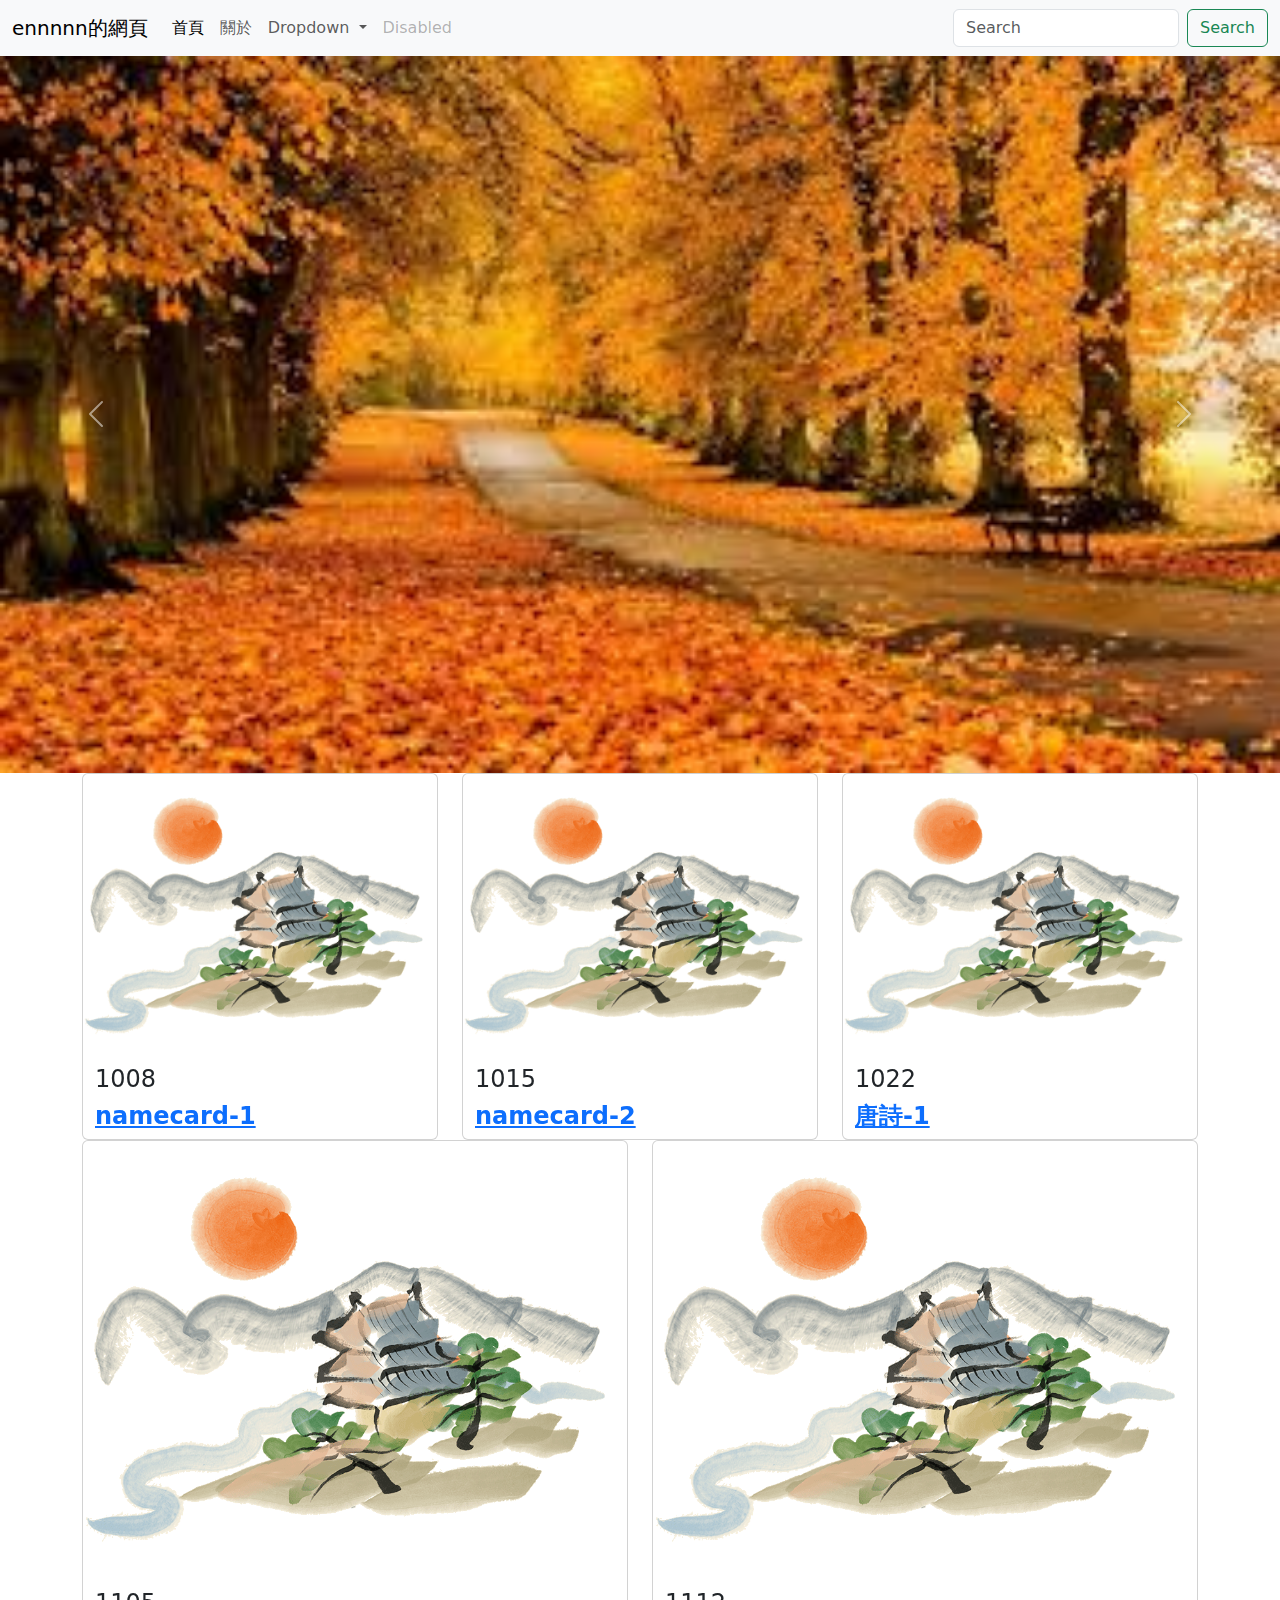
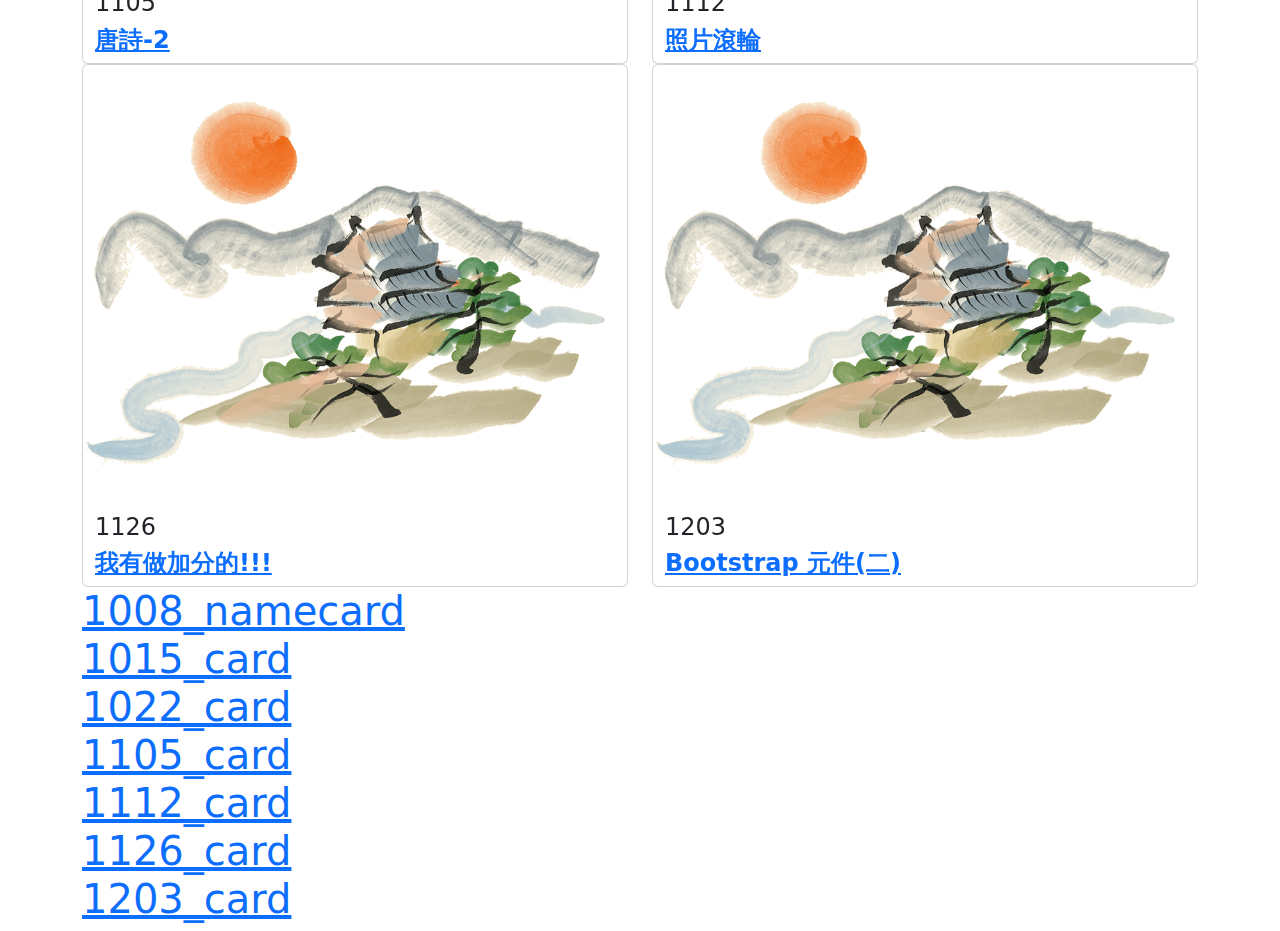
==== index.html @ 0f4c41da "Update index.html" ====
<!DOCTYPE html>

<html>

	<head>
		<meta charset="utf-8">
		<title>ennnnn'S NAMECARD</title>
		<link href="https://cdn.jsdelivr.net/npm/bootstrap@5.3.3/dist/css/bootstrap.min.css" rel="stylesheet" integrity="sha384-QWTKZyjpPEjISv5WaRU9OFeRpok6YctnYmDr5pNlyT2bRjXh0JMhjY6hW+ALEwIH" crossorigin="anonymous">
		<script src="https://cdn.jsdelivr.net/npm/bootstrap@5.3.3/dist/js/bootstrap.bundle.min.js" integrity="sha384-YvpcrYf0tY3lHB60NNkmXc5s9fDVZLESaAA55NDzOxhy9GkcIdslK1eN7N6jIeHz" crossorigin="anonymous"></script>
	</head>
	
	<body>
		<nav class="navbar navbar-expand-lg bg-body-tertiary">
			<div class="container-fluid">
			  <a class="navbar-brand" href="#">ennnnn的網頁</a>
			  <button class="navbar-toggler" type="button" data-bs-toggle="collapse" data-bs-target="#navbarSupportedContent" aria-controls="navbarSupportedContent" aria-expanded="false" aria-label="Toggle navigation">
				<span class="navbar-toggler-icon"></span>
			  </button>
			  <div class="collapse navbar-collapse" id="navbarSupportedContent">
				<ul class="navbar-nav me-auto mb-2 mb-lg-0">
				  <li class="nav-item">
					<a class="nav-link active" aria-current="page" href="#">首頁</a>
				  </li>
				  <li class="nav-item">
					<a class="nav-link" href="#">關於</a>
				  </li>
				  <li class="nav-item dropdown">
					<a class="nav-link dropdown-toggle" href="#" role="button" data-bs-toggle="dropdown" aria-expanded="false">
					  Dropdown
					</a>
					<ul class="dropdown-menu">
					  <li><a class="dropdown-item" href="#">Action</a></li>
					  <li><a class="dropdown-item" href="#">Another action</a></li>
					  <li><hr class="dropdown-divider"></li>
					  <li><a class="dropdown-item" href="#">Something else here</a></li>
					</ul>
				  </li>
				  <li class="nav-item">
					<a class="nav-link disabled" aria-disabled="true">Disabled</a>
				  </li>
				</ul>
				<form class="d-flex" role="search">
				  <input class="form-control me-2" type="search" placeholder="Search" aria-label="Search">
				  <button class="btn btn-outline-success" type="submit">Search</button>
				</form>
			  </div>
			</div>
		  </nav>
		
		  <div id="carouselExample" class="carousel slide">
			<div class="carousel-inner">
			  <div class="carousel-item active">
				<img src="/1112/fall.jpg" class="d-block w-100" alt="...">
			  </div>
			  <div class="carousel-item">
				<img src="/1112/summer.jpg" class="d-block w-100" alt="...">
			  </div>
			  <div class="carousel-item">
				<img src="/1112/spring.jpeg" class="d-block w-100" alt="...">
			  </div>
			  <div class="carousel-item">
				<img src="/1112/winter.jpg" class="d-block w-100" alt="...">
			  </div>
			</div>
			<button class="carousel-control-prev" type="button" data-bs-target="#carouselExample" data-bs-slide="prev">
			  <span class="carousel-control-prev-icon" aria-hidden="true"></span>
			  <span class="visually-hidden">Previous</span>
			</button>
			<button class="carousel-control-next" type="button" data-bs-target="#carouselExample" data-bs-slide="next">
			  <span class="carousel-control-next-icon" aria-hidden="true"></span>
			  <span class="visually-hidden">Next</span>
			</button>
		  </div>
		
		  <div class="container">
			<div class="row">
				<div class="col-4"> 
					<div class='card'>
						<img src='/1105/1022/abc.png' alt='Avatar' style='width: 100%'>
							<div class='container'>
							<h4>1008</h4>
							<h4><b><a href=".\1008\index.html">namecard-1</a></b></h4>
							</div>
					</div>
				</div>
				
				<div class="col-4"> 
					<div class='card'>
						<img src='/1105/1022/abc.png' alt='Avatar' style='width: 100%'>
							<div class='container'>
							<h4>1015</h4>
							<h4><b><a href=".\1015\index.html">namecard-2</a></b></h4>
						    </div>
					</div>
				</div>
				<div class="col-4">
					<div class='card'>
						<img src='/1105/1022/abc.png' alt='Avatar' style='width: 100%'>
							<div class='container'>
							<h4>1022</h4>
							<h4><b><a href=".\1022\index.html">唐詩-1</a></b></h4>
						   </div>
					</div>
				</div>
			</div>
			<div class="row">
				<div class="col-6"> 
					<div class='card'>
						<img src='/1105/1022/abc.png' alt='Avatar' style='width: 100%'>
							<div class='container'>
							<h4>1105</h4>
							<h4><b><a href=".\1105\1022\index.html">唐詩-2</a></b></h4>
						    </div>
					</div>
				</div>
				<div class="col-6"> 
					<div class='card'>
						<img src='/1105/1022/abc.png' alt='Avatar' style='width: 100%'>
							<div class='container'>
							<h4>1112</h4>
							<h4><b><a href=".\1112\index.html">照片滾輪</a></b></h4>
						    </div>
					</div>
				</div>
				<div class="col-6"> 
					<div class='card'>
						<img src='/1105/1022/abc.png' alt='Avatar' style='width: 100%'>
							<div class='container'>
							<h4>1126</h4>
							<h4><b><a href=".\1126\index.html">我有做加分的!!!</a></b></h4>
						    </div>
					</div>
				</div>
				<div class="col-6"> 
					<div class='card'>
						<img src='/1105/1022/abc.png' alt='Avatar' style='width: 100%'>
							<div class='container'>
							<h4>1203</h4>
							<h4><b><a href=".\1203\index.html">Bootstrap 元件(二)</a></b></h4>
						    </div>
					</div>
				</div>
			<div>
		<div>
		<h1>
		<a href='./1008/1008_namecard.html'>
		1008_namecard
		</a><br />
		<a href='./1015/index.html'>
		1015_card
		</a><br />
		<a href='./1022/index.html'>
		1022_card
		</a><br />
		<a href='./1105/1022/index.html'>
		1105_card
		</a><br />
		<a href='./1112/index.html'>
		1112_card
		</a><br />
		<a href='./1126/index.html'>
		1126_card
		</a><br />
		<a href='./1203/index.html'>
		1203_card
		</a><br />
		</h1>
	</body>


</html>
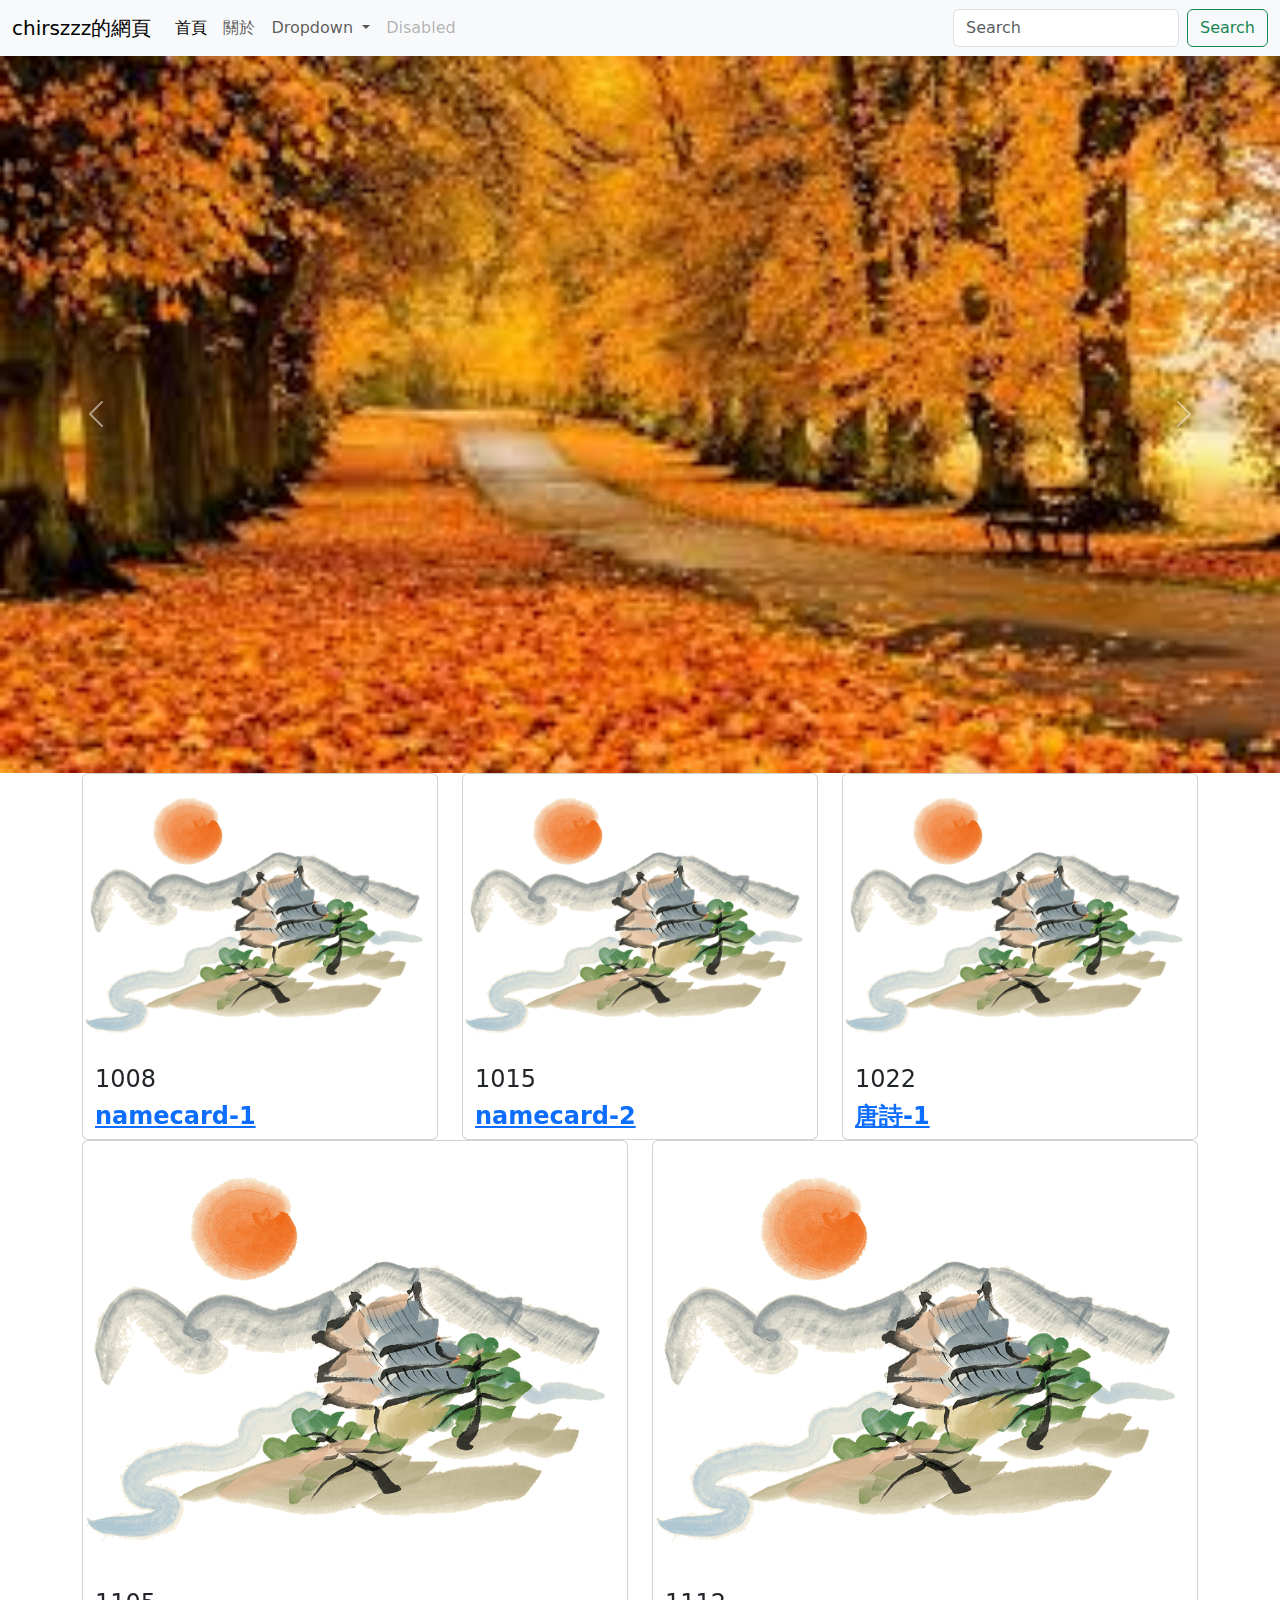
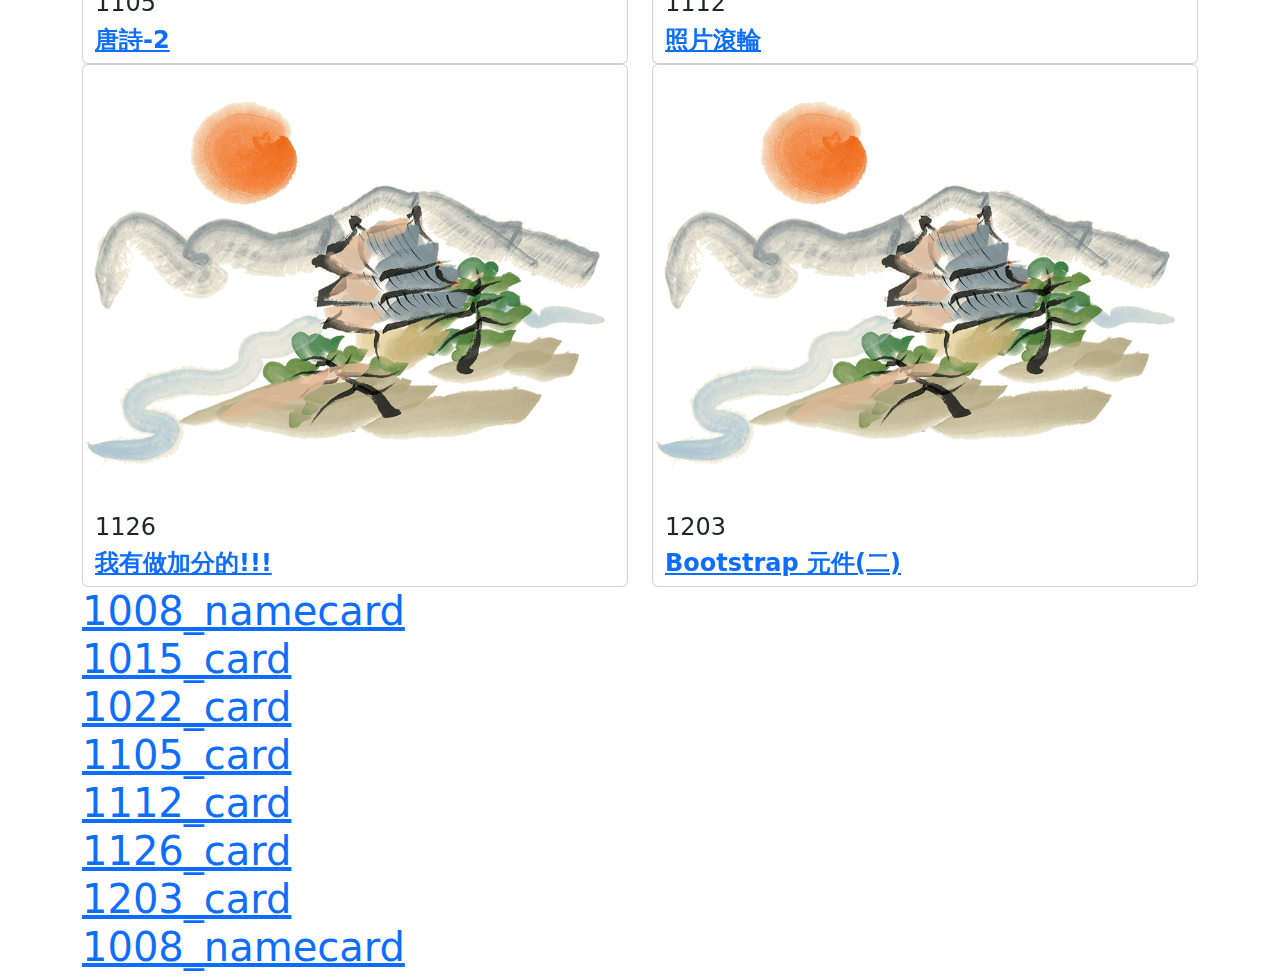
==== commit 55a38931: "Update index.html" ====
--- a/index.html
+++ b/index.html
@@ -12,7 +12,7 @@
 	<body>
 		<nav class="navbar navbar-expand-lg bg-body-tertiary">
 			<div class="container-fluid">
-			  <a class="navbar-brand" href="#">ennnnn的網頁</a>
+			  <a class="navbar-brand" href="#">chirszzz的網頁</a>
 			  <button class="navbar-toggler" type="button" data-bs-toggle="collapse" data-bs-target="#navbarSupportedContent" aria-controls="navbarSupportedContent" aria-expanded="false" aria-label="Toggle navigation">
 				<span class="navbar-toggler-icon"></span>
 			  </button>
@@ -164,6 +164,9 @@
 		<a href='./1203/index.html'>
 		1203_card
 		</a><br />
+		<a href='./1008/1008_namecard.html'>
+		1008_namecard
+		</a><br />
 		</h1>
 	</body>
 
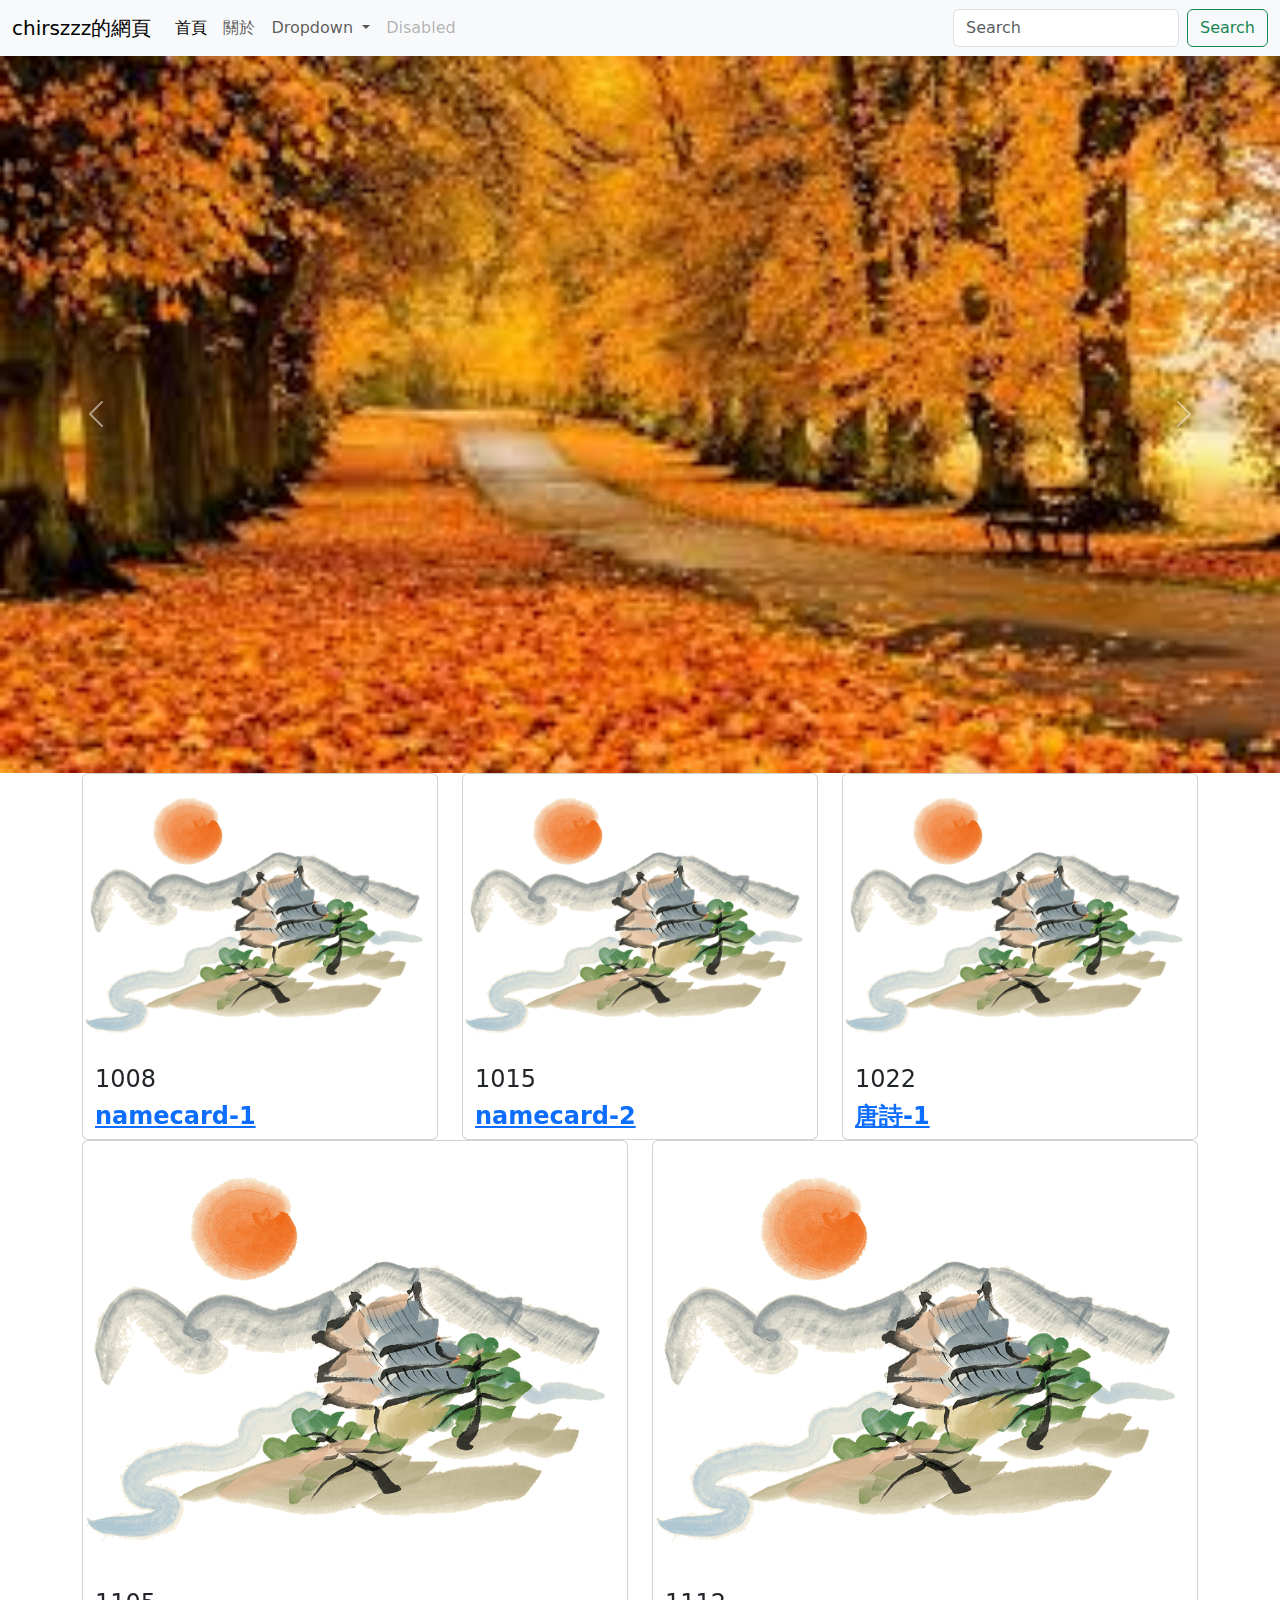
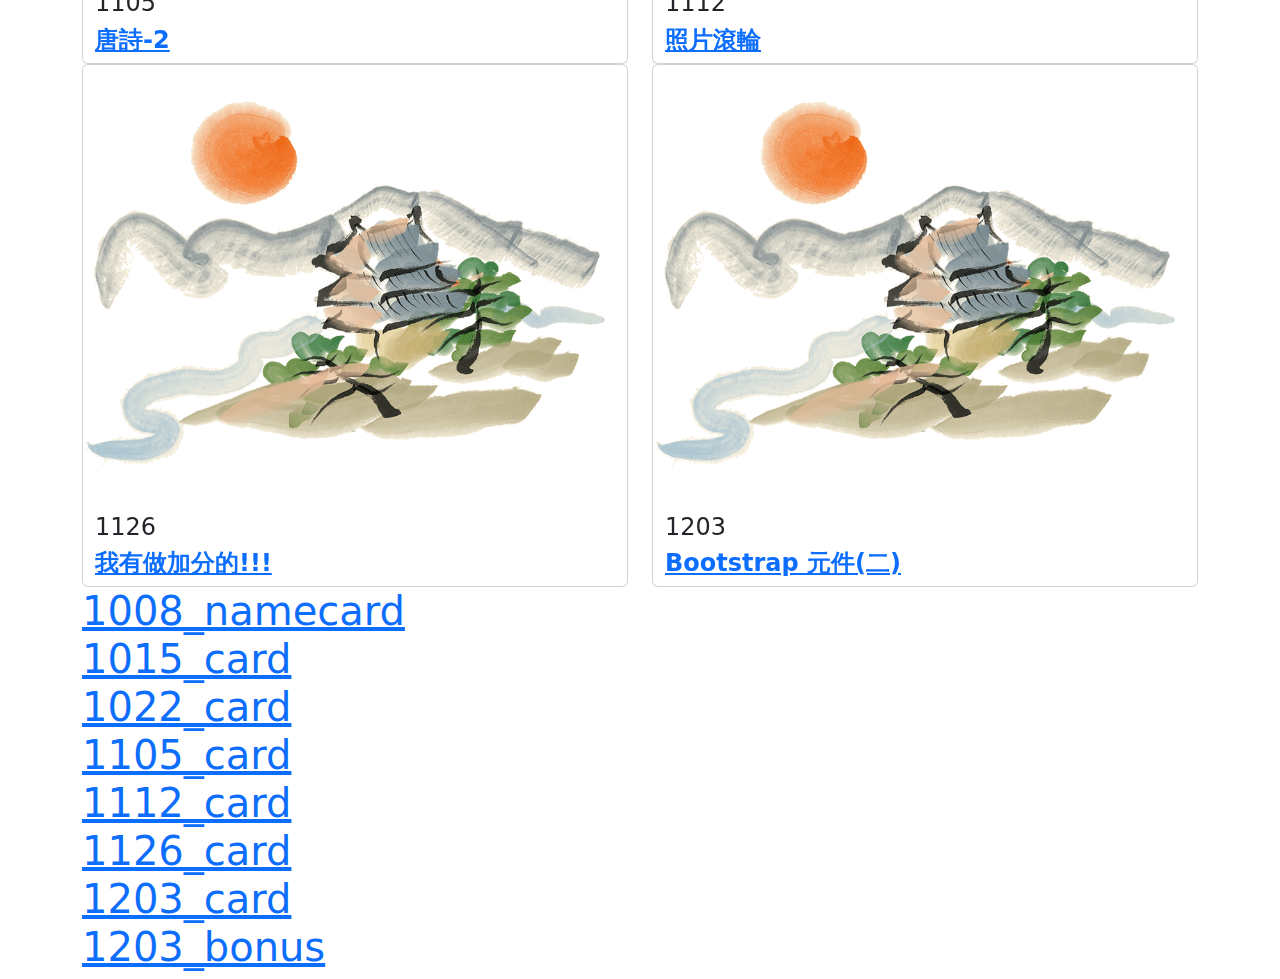
==== commit 6e41a002: "Update index.html" ====
--- a/index.html
+++ b/index.html
@@ -164,8 +164,8 @@
 		<a href='./1203/index.html'>
 		1203_card
 		</a><br />
-		<a href='./1008/1008_namecard.html'>
-		1008_namecard
+		<a href='./1203/bonus.index.html'>
+		1203_bonus
 		</a><br />
 		</h1>
 	</body>
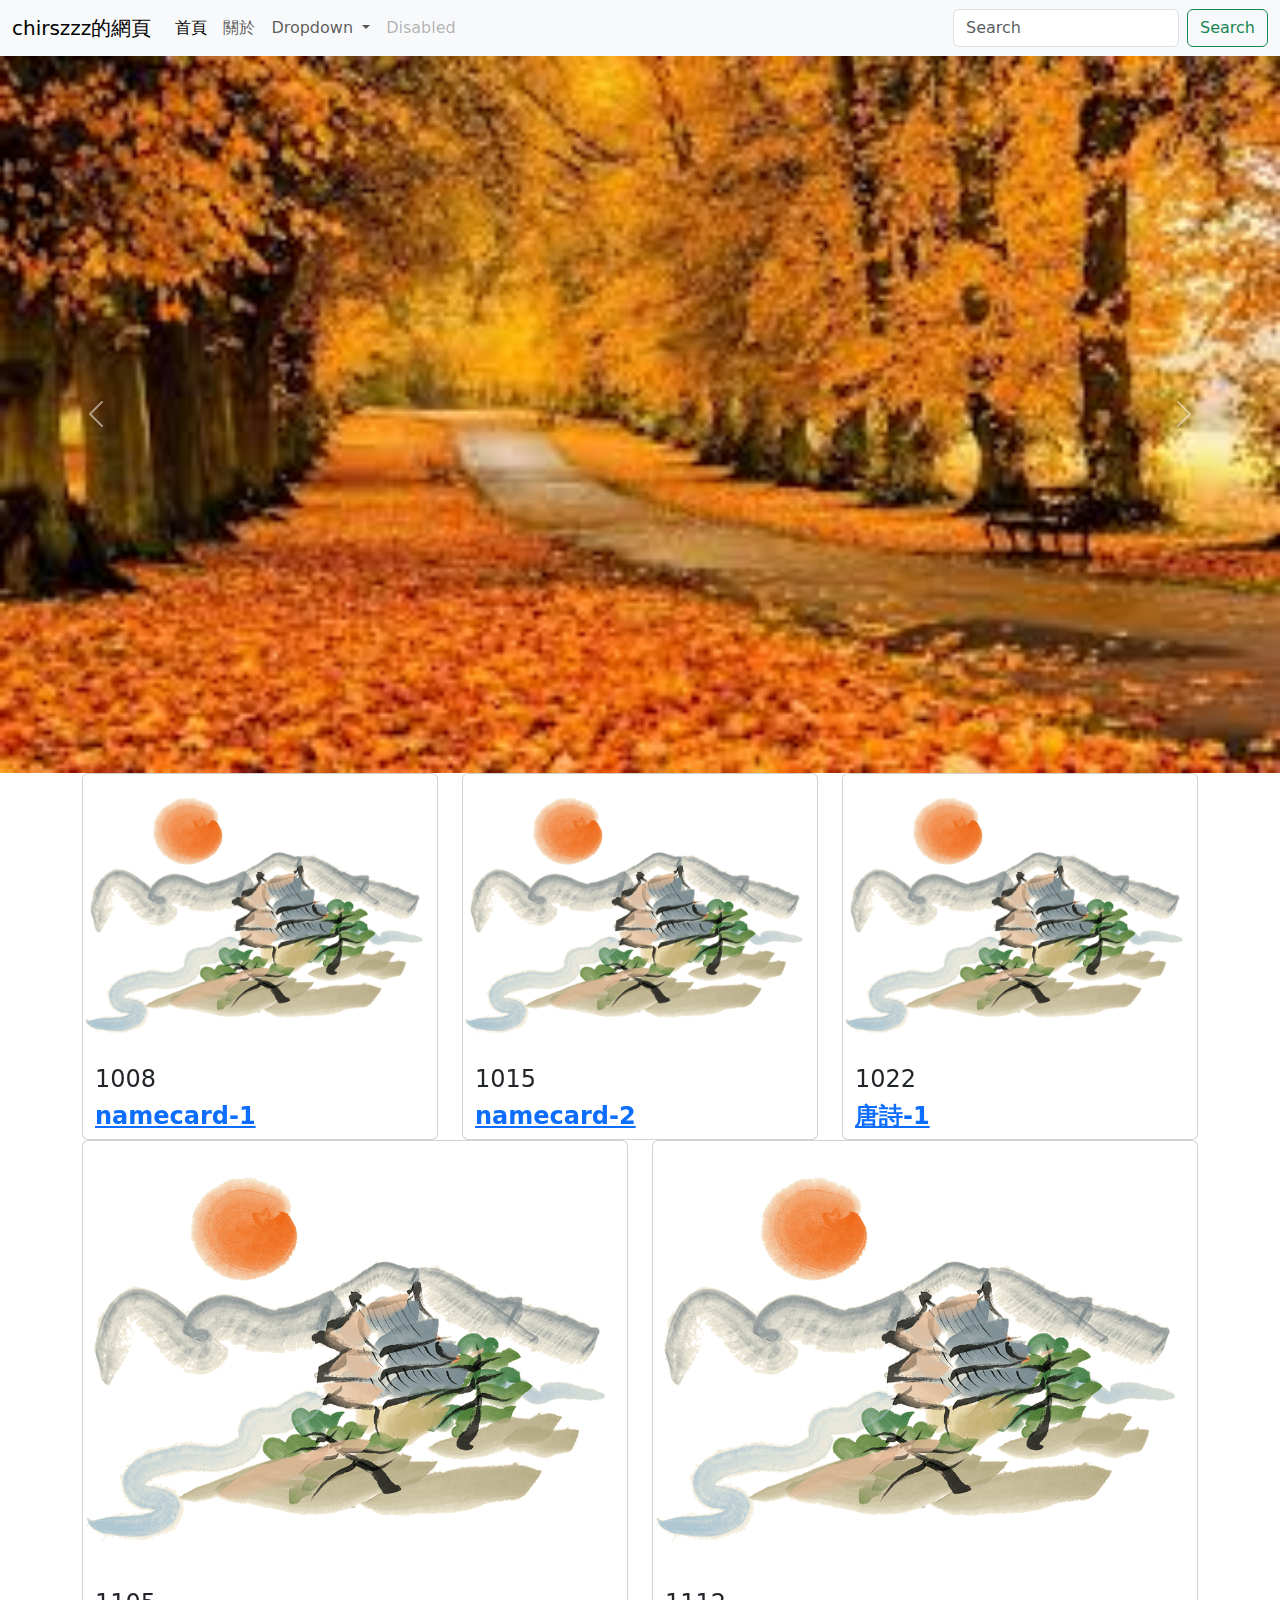
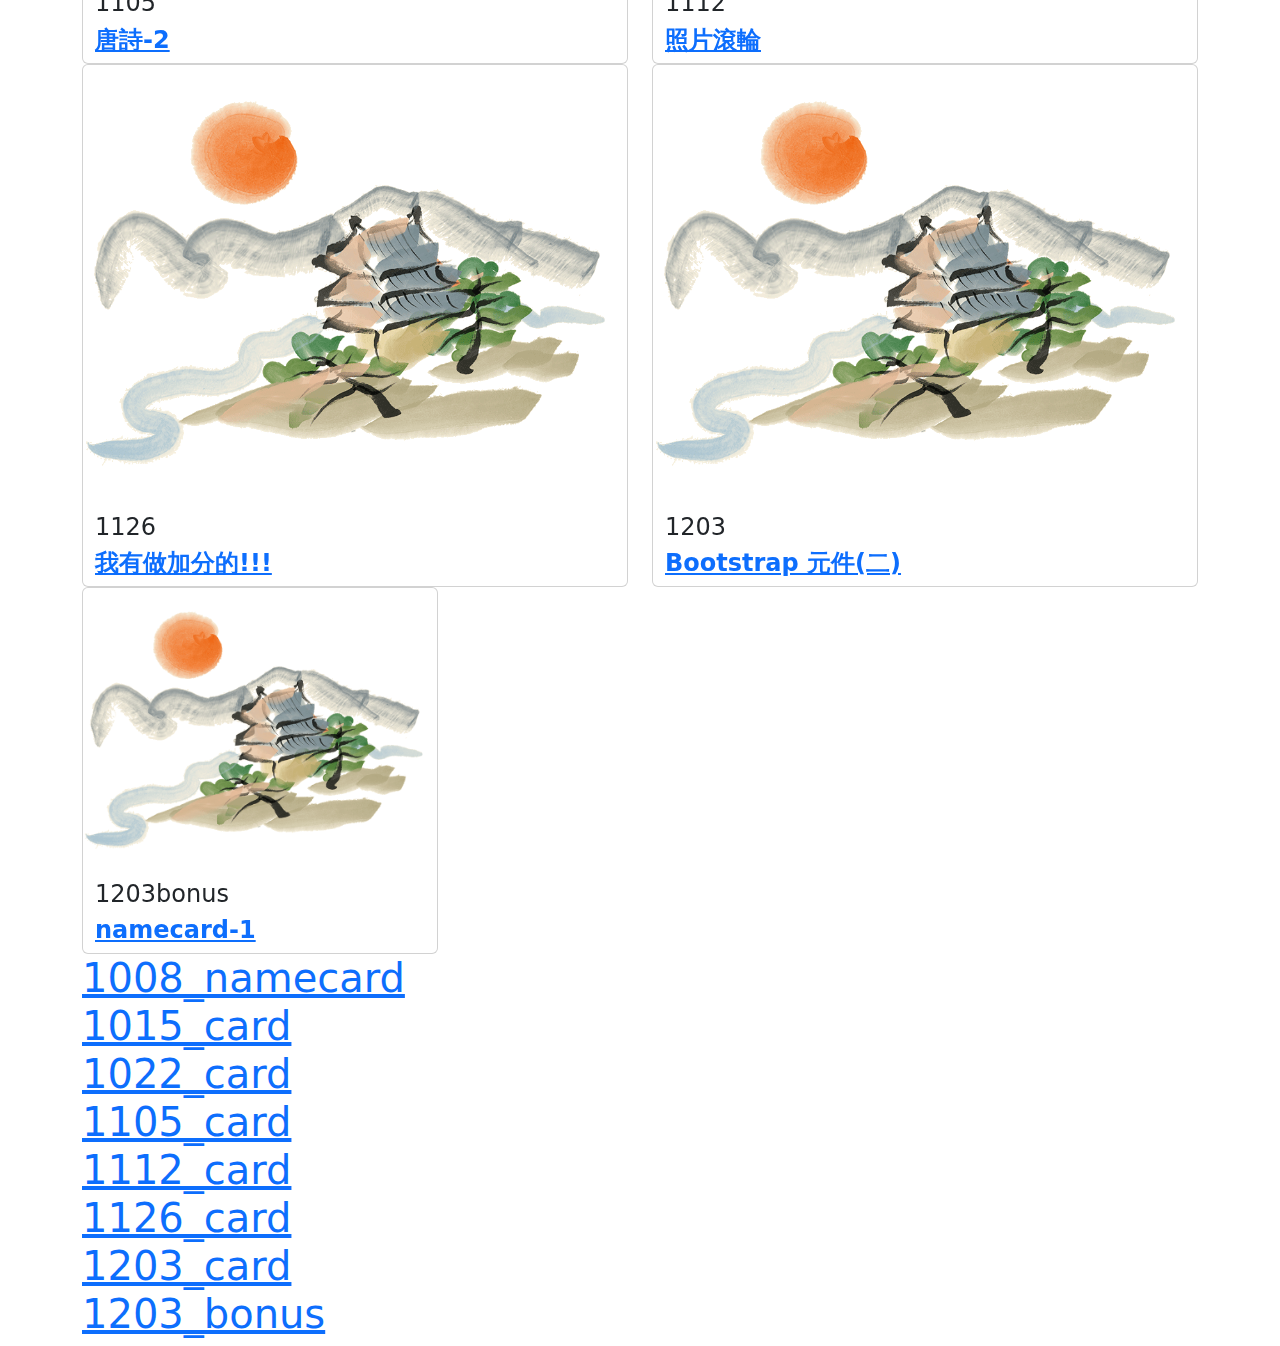
==== commit 4569b3d7: "Update index.html" ====
--- a/index.html
+++ b/index.html
@@ -4,7 +4,7 @@
 
 	<head>
 		<meta charset="utf-8">
-		<title>ennnnn'S NAMECARD</title>
+		<title>chris' NAMECARD</title>
 		<link href="https://cdn.jsdelivr.net/npm/bootstrap@5.3.3/dist/css/bootstrap.min.css" rel="stylesheet" integrity="sha384-QWTKZyjpPEjISv5WaRU9OFeRpok6YctnYmDr5pNlyT2bRjXh0JMhjY6hW+ALEwIH" crossorigin="anonymous">
 		<script src="https://cdn.jsdelivr.net/npm/bootstrap@5.3.3/dist/js/bootstrap.bundle.min.js" integrity="sha384-YvpcrYf0tY3lHB60NNkmXc5s9fDVZLESaAA55NDzOxhy9GkcIdslK1eN7N6jIeHz" crossorigin="anonymous"></script>
 	</head>
@@ -56,7 +56,7 @@
 				<img src="/1112/summer.jpg" class="d-block w-100" alt="...">
 			  </div>
 			  <div class="carousel-item">
-				<img src="/1112/spring.jpeg" class="d-block w-100" alt="...">
+				<img src="/1112/spring.jpg" class="d-block w-100" alt="...">
 			  </div>
 			  <div class="carousel-item">
 				<img src="/1112/winter.jpg" class="d-block w-100" alt="...">
@@ -140,6 +140,15 @@
 						    </div>
 					</div>
 				</div>
+				<div class="col-4"> 
+					<div class='card'>
+						<img src='/1105/1022/abc.png' alt='Avatar' style='width: 100%'>
+							<div class='container'>
+							<h4>1203bonus</h4>
+							<h4><b><a href=".\1203_bonus\index.html">namecard-1</a></b></h4>
+							</div>
+					</div>
+				</div>
 			<div>
 		<div>
 		<h1>
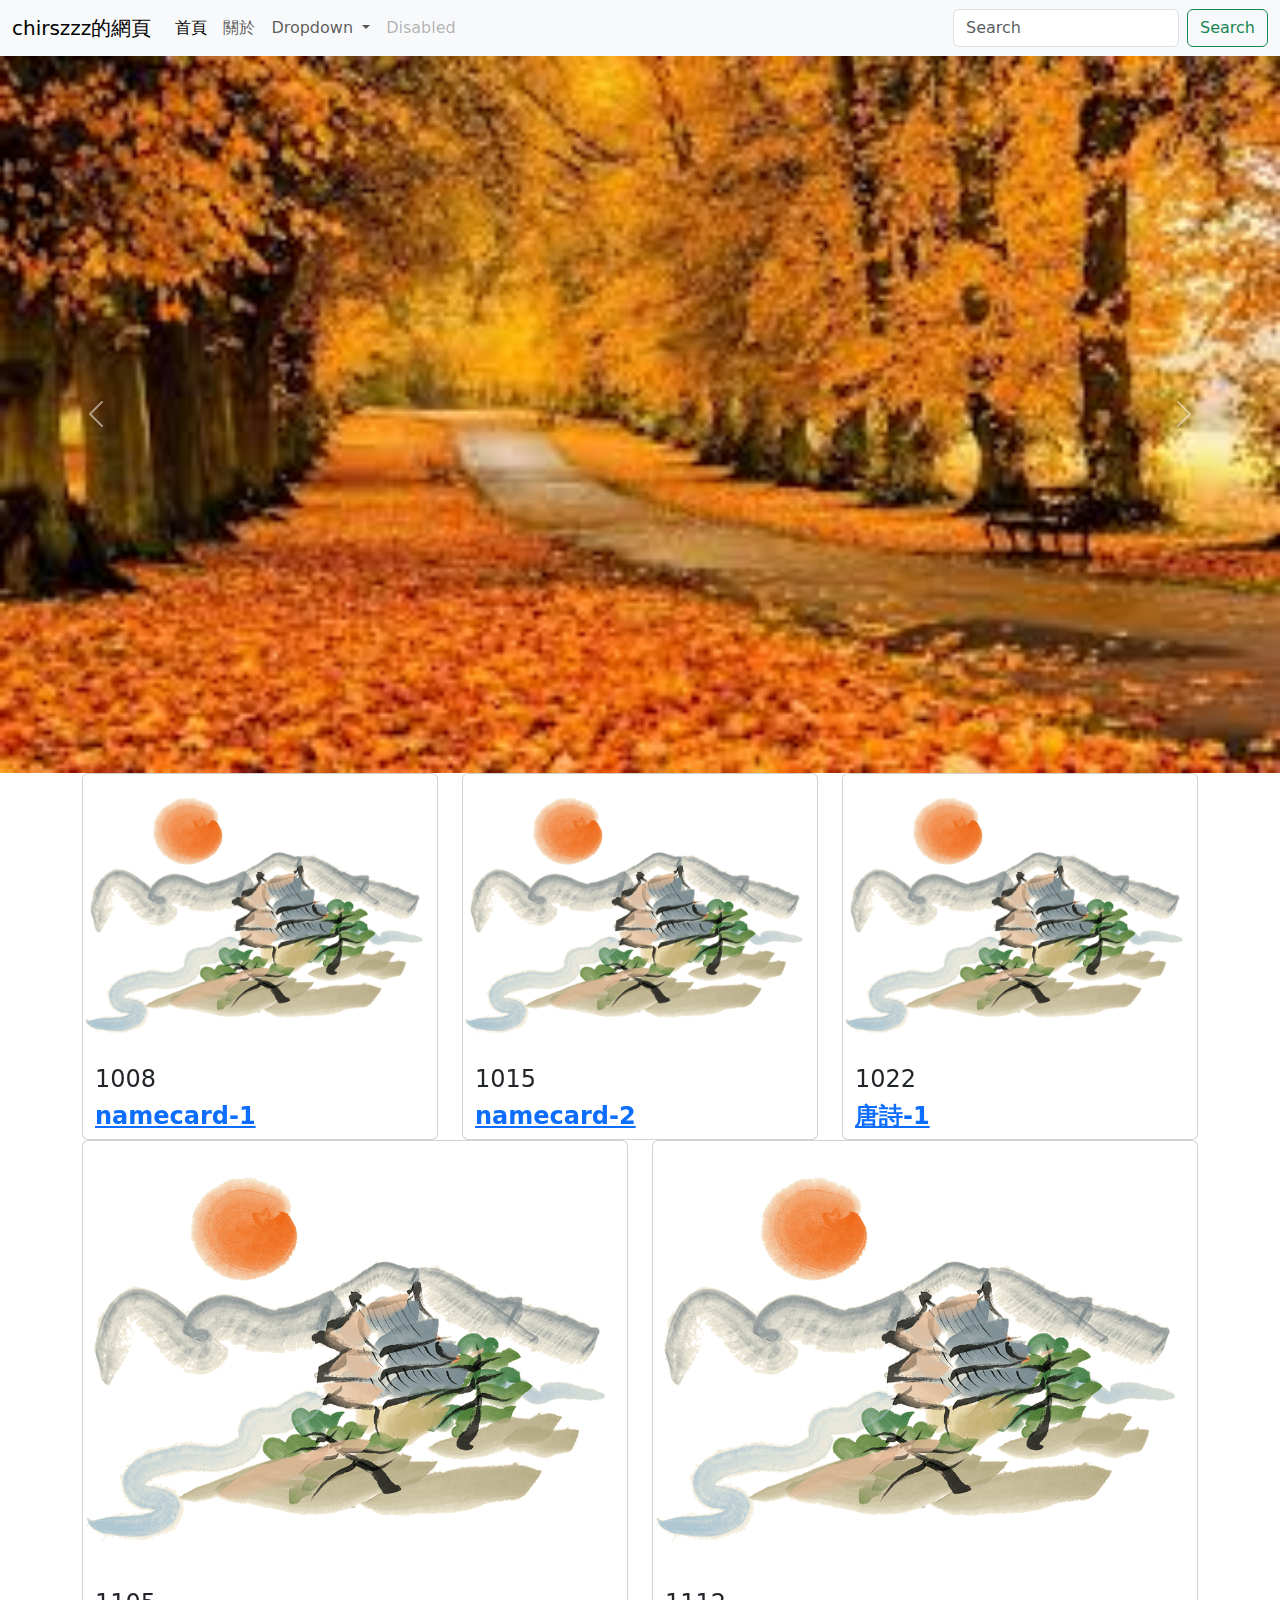
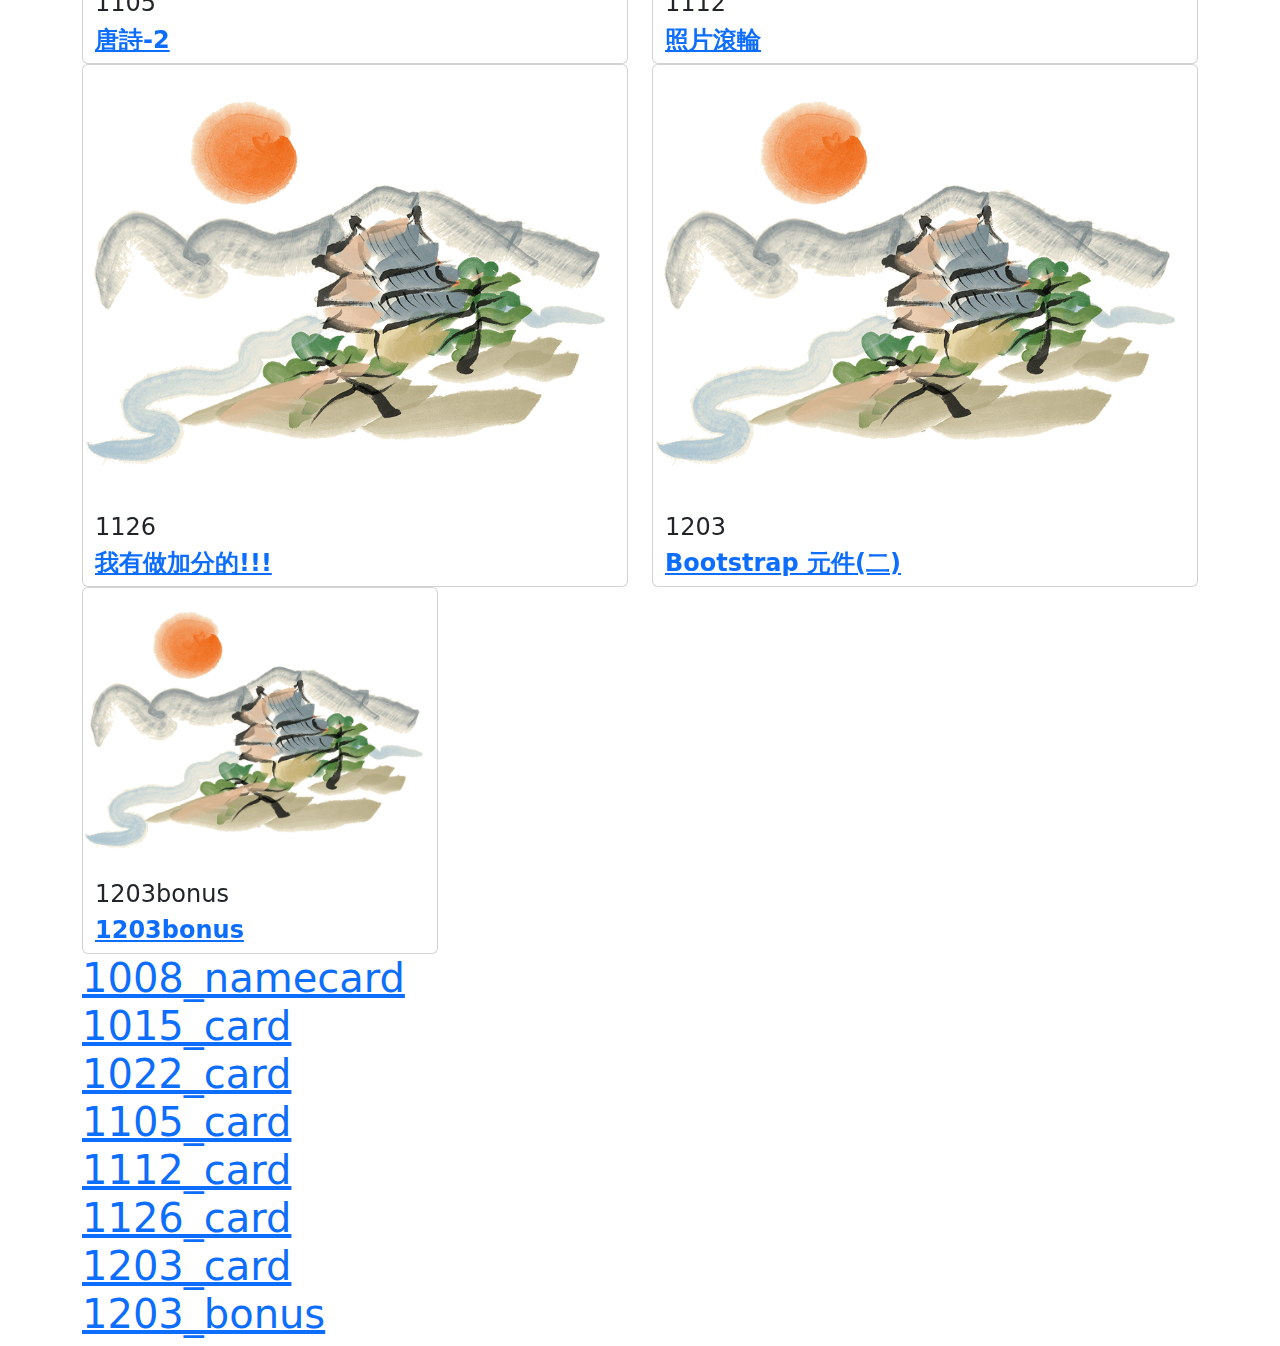
==== commit bed125f4: "Update index.html" ====
--- a/index.html
+++ b/index.html
@@ -145,7 +145,7 @@
 						<img src='/1105/1022/abc.png' alt='Avatar' style='width: 100%'>
 							<div class='container'>
 							<h4>1203bonus</h4>
-							<h4><b><a href=".\1203_bonus\index.html">namecard-1</a></b></h4>
+							<h4><b><a href=".\1203\bonus.index.html">1203bonus</a></b></h4>
 							</div>
 					</div>
 				</div>
